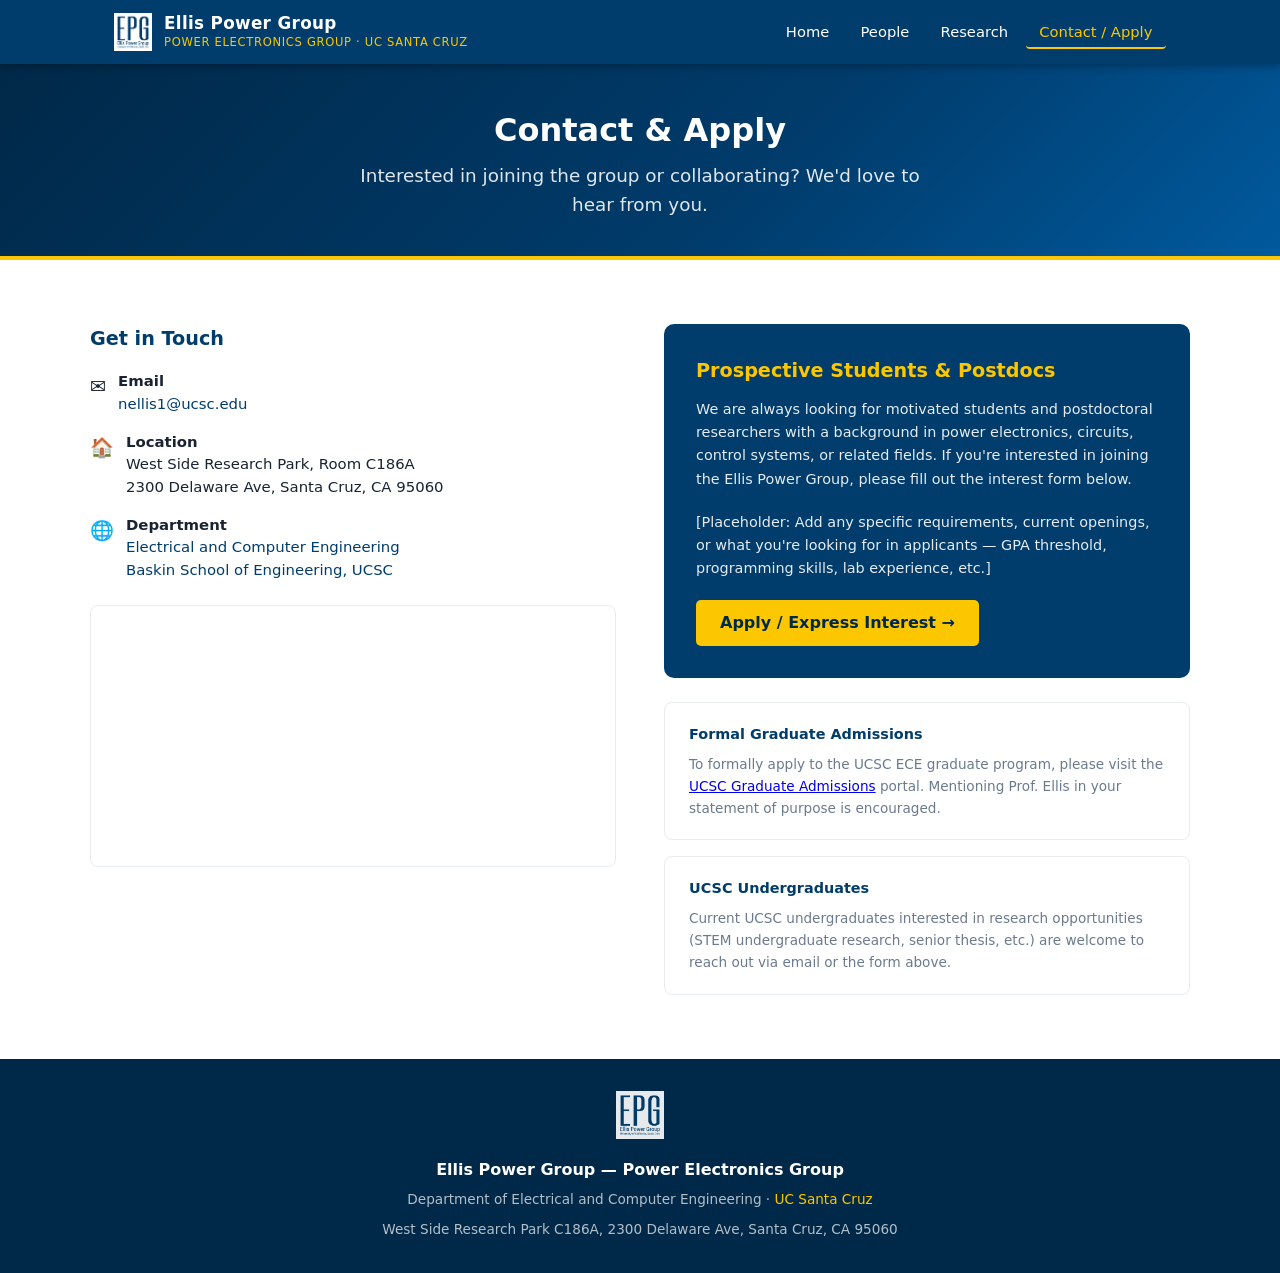
==== contact.html @ 88bbfd22 "Initial commit" ====
<!DOCTYPE html>
<html lang="en">
<head>
  <meta charset="UTF-8" />
  <meta name="viewport" content="width=device-width, initial-scale=1.0" />
  <title>Contact / Apply — Ellis Power Group | UC Santa Cruz</title>
  <link rel="icon" href="images/EPG.png" type="image/png">
  <link rel="stylesheet" href="css/style.css" />
</head>
<body>

  <!-- ── Navbar ── -->
  <nav>
    <div class="nav-inner">
      <a href="index.html" class="nav-brand">
        <img src="images/EPG_white.png" alt="Ellis Power Group logo" class="nav-logo">
        <div class="nav-brand-text">
          <span class="lab-name">Ellis Power Group</span>
          <span class="lab-sub">Power Electronics Group · UC Santa Cruz</span>
        </div>
      </a>
      <button class="nav-toggle" aria-label="Toggle menu" onclick="document.querySelector('.nav-links').classList.toggle('open')">
        <span></span><span></span><span></span>
      </button>
      <ul class="nav-links">
        <li><a href="index.html">Home</a></li>
        <li><a href="people.html">People</a></li>
        <li><a href="research.html">Research</a></li>
        <li><a href="contact.html" class="active">Contact / Apply</a></li>
      </ul>
    </div>
  </nav>

  <!-- ── Page header ── -->
  <header class="hero" style="padding: 3rem 1.5rem 2.5rem;">
    <h1 style="font-size:2rem;">Contact & Apply</h1>
    <p class="subtitle" style="margin-bottom:0;">
      Interested in joining the group or collaborating? We'd love to hear from you.
    </p>
  </header>

  <!-- ── Contact + Apply ── -->
  <section class="section">
    <div class="container">
      <div class="contact-grid">

        <!-- Left: contact info -->
        <div class="contact-info">
          <h3>Get in Touch</h3>

          <div class="contact-item">
            <span class="contact-icon">&#9993;</span>
            <p>
              <strong>Email</strong><br />
              <a href="mailto:nellis1@ucsc.edu">nellis1@ucsc.edu</a>
            </p>
          </div>

          <div class="contact-item">
            <span class="contact-icon">&#127968;</span>
            <p>
              <strong>Location</strong><br />
              West Side Research Park, Room C186A<br />
              2300 Delaware Ave, Santa Cruz, CA 95060
            </p>
          </div>

          <div class="contact-item">
            <span class="contact-icon">&#127760;</span>
            <p>
              <strong>Department</strong><br />
              <a href="https://www.soe.ucsc.edu/departments/electrical-and-computer-engineering" target="_blank">
                Electrical and Computer Engineering<br />
                Baskin School of Engineering, UCSC
              </a>
            </p>
          </div>

          <!-- Optional: embedded map or photo of building -->
          <div style="margin-top:1.5rem; border-radius:8px; overflow:hidden; border:1px solid var(--gray-light);">
            <iframe
              src="https://maps.google.com/maps?q=2300+Delaware+Ave,+Santa+Cruz,+CA+95060&output=embed"
              width="100%"
              height="260"
              style="border:0; display:block;"
              allowfullscreen=""
              loading="lazy"
              referrerpolicy="no-referrer-when-downgrade"
              title="Ellis Power Group location">
            </iframe>
          </div>
        </div>

        <!-- Right: apply box -->
        <div>
          <div class="apply-box">
            <h3>Prospective Students & Postdocs</h3>
            <p>
              We are always looking for motivated students and postdoctoral researchers
              with a background in power electronics, circuits, control systems, or
              related fields. If you're interested in joining the Ellis Power Group, please
              fill out the interest form below.
            </p>
            <p>
              [Placeholder: Add any specific requirements, current openings, or what
              you're looking for in applicants — GPA threshold, programming skills,
              lab experience, etc.]
            </p>
            <!--
              Replace the href below with your actual Google Form URL.
              It will look like: https://forms.gle/XXXXXXXXXXXXXXXXXX
            -->
            <a href="[YOUR GOOGLE FORM URL HERE]" target="_blank" class="btn btn-gold" style="font-size:1rem; padding: 0.65rem 1.5rem;">
              Apply / Express Interest &#8594;
            </a>
          </div>

          <!-- Graduate admissions note -->
          <div style="margin-top:1.5rem; padding:1.25rem 1.5rem; border:1px solid var(--gray-light); border-radius:8px;">
            <p style="font-size:0.9rem; font-weight:700; color:var(--blue); margin-bottom:0.5rem;">
              Formal Graduate Admissions
            </p>
            <p style="font-size:0.85rem; color:var(--gray); line-height:1.6;">
              To formally apply to the UCSC ECE graduate program, please visit the
              <a href="https://gradadmissions.ucsc.edu/" target="_blank">UCSC Graduate Admissions</a>
              portal. Mentioning Prof. Ellis in your statement of purpose is encouraged.
            </p>
          </div>

          <!-- Undergraduate note -->
          <div style="margin-top:1rem; padding:1.25rem 1.5rem; border:1px solid var(--gray-light); border-radius:8px;">
            <p style="font-size:0.9rem; font-weight:700; color:var(--blue); margin-bottom:0.5rem;">
              UCSC Undergraduates
            </p>
            <p style="font-size:0.85rem; color:var(--gray); line-height:1.6;">
              Current UCSC undergraduates interested in research opportunities (STEM undergraduate
              research, senior thesis, etc.) are welcome to reach out via email or the form above.
            </p>
          </div>
        </div>

      </div>
    </div>
  </section>

  <!-- ── Footer ── -->
  <footer>
    <div class="footer-inner">
      <img src="images/EPG_white.png" alt="Ellis Power Group logo" class="footer-logo">
      <p class="footer-top">Ellis Power Group — Power Electronics Group</p>
      <p>Department of Electrical and Computer Engineering · <a href="https://www.ucsc.edu" target="_blank">UC Santa Cruz</a></p>
      <p style="margin-top:0.5rem;">West Side Research Park C186A, 2300 Delaware Ave, Santa Cruz, CA 95060</p>
    </div>
  </footer>

</body>
</html>
---- css/style.css ----
/* UCSC Ellis Power Group — Power Electronics Lab */
:root {
  --blue: #003C6C;
  --blue-dark: #002848;
  --gold: #FDC700;
  --gold-dark: #e0b000;
  --white: #ffffff;
  --off-white: #f5f7fa;
  --gray-light: #e8ecf0;
  --gray: #6b7a8d;
  --text: #1a2332;
}

* {
  box-sizing: border-box;
  margin: 0;
  padding: 0;
}

body {
  font-family: 'Segoe UI', system-ui, -apple-system, sans-serif;
  color: var(--text);
  background: var(--white);
  line-height: 1.6;
}

/* ── Navbar ── */
nav {
  background: var(--blue);
  position: sticky;
  top: 0;
  z-index: 100;
  box-shadow: 0 2px 8px rgba(0,0,0,0.3);
}

.nav-inner {
  max-width: 1100px;
  margin: 0 auto;
  padding: 0 1.5rem;
  display: flex;
  align-items: center;
  justify-content: space-between;
  height: 64px;
}

.nav-brand {
  display: flex;
  flex-direction: row;
  align-items: center;
  gap: 0.75rem;
  text-decoration: none;
}

.nav-logo {
  height: 38px;
  width: auto;
  flex-shrink: 0;
}

.nav-brand-text {
  display: flex;
  flex-direction: column;
}

.nav-brand .lab-name {
  color: var(--white);
  font-size: 1.05rem;
  font-weight: 700;
  letter-spacing: 0.02em;
  line-height: 1.2;
}

.nav-brand .lab-sub {
  color: var(--gold);
  font-size: 0.72rem;
  font-weight: 500;
  letter-spacing: 0.06em;
  text-transform: uppercase;
}

.nav-links {
  list-style: none;
  display: flex;
  gap: 0.25rem;
}

.nav-links a {
  color: var(--white);
  text-decoration: none;
  font-size: 0.92rem;
  font-weight: 500;
  padding: 0.4rem 0.85rem;
  border-radius: 4px;
  transition: background 0.15s, color 0.15s;
  border-bottom: 2px solid transparent;
}

.nav-links a:hover {
  background: rgba(255,255,255,0.1);
  border-bottom-color: var(--gold);
}

.nav-links a.active {
  color: var(--gold);
  border-bottom-color: var(--gold);
}

/* Hamburger (mobile) */
.nav-toggle {
  display: none;
  background: none;
  border: none;
  cursor: pointer;
  padding: 0.5rem;
}

.nav-toggle span {
  display: block;
  width: 22px;
  height: 2px;
  background: var(--white);
  margin: 5px 0;
  transition: transform 0.2s;
}

/* ── Hero ── */
.hero {
  background: linear-gradient(135deg, var(--blue-dark) 0%, var(--blue) 60%, #005a9e 100%);
  color: var(--white);
  padding: 5rem 1.5rem 4rem;
  text-align: center;
  position: relative;
  overflow: hidden;
}

.hero::after {
  content: '';
  position: absolute;
  bottom: 0;
  left: 0;
  right: 0;
  height: 4px;
  background: var(--gold);
}

.hero h1 {
  font-size: 2.6rem;
  font-weight: 800;
  line-height: 1.15;
  max-width: 720px;
  margin: 0 auto 0.75rem;
}

.hero h1 span {
  color: var(--gold);
}

.hero .subtitle {
  font-size: 1.15rem;
  opacity: 0.88;
  max-width: 600px;
  margin: 0 auto 2rem;
}

.hero .ucsc-tag {
  display: inline-block;
  background: rgba(253, 199, 0, 0.15);
  border: 1px solid var(--gold);
  color: var(--gold);
  font-size: 0.8rem;
  font-weight: 600;
  letter-spacing: 0.08em;
  text-transform: uppercase;
  padding: 0.3rem 0.9rem;
  border-radius: 20px;
  margin-bottom: 1.2rem;
}

/* ── Sections ── */
.section {
  padding: 4rem 1.5rem;
}

.section-alt {
  background: var(--off-white);
}

.section-tight {
  padding-top: 2rem;
  padding-bottom: 2rem;
}

.container {
  max-width: 1100px;
  margin: 0 auto;
}

.section-title {
  font-size: 1.7rem;
  font-weight: 700;
  color: var(--blue);
  margin-bottom: 0.4rem;
}

.section-title::after {
  content: '';
  display: block;
  width: 48px;
  height: 3px;
  background: var(--gold);
  margin-top: 0.5rem;
  border-radius: 2px;
}

.section-lead {
  color: var(--gray);
  font-size: 1rem;
  margin-top: 0.75rem;
  margin-bottom: 2.5rem;
  max-width: 680px;
}

/* ── Cards ── */
.card-grid {
  display: grid;
  gap: 1.5rem;
}

.card-grid-3 { grid-template-columns: repeat(auto-fill, minmax(280px, 1fr)); }
.card-grid-2 { grid-template-columns: repeat(auto-fill, minmax(340px, 1fr)); }

.card {
  background: var(--white);
  border-radius: 10px;
  overflow: hidden;
  box-shadow: 0 2px 10px rgba(0,0,0,0.07);
  transition: transform 0.2s, box-shadow 0.2s;
  border: 1px solid var(--gray-light);
}

.card:hover {
  transform: translateY(-3px);
  box-shadow: 0 6px 20px rgba(0,0,0,0.12);
}

/* ── People Cards ── */
.person-img {
  width: 100%;
  aspect-ratio: 1/1;
  object-fit: cover;
  background: var(--gray-light);
  display: flex;
  align-items: center;
  justify-content: center;
  font-size: 3rem;
  color: var(--gray);
}

.person-img.placeholder {
  height: 220px;
  background: linear-gradient(135deg, var(--gray-light), #d0d8e0);
  display: flex;
  align-items: center;
  justify-content: center;
}

.person-img.placeholder::after {
  content: '👤';
  font-size: 3.5rem;
  opacity: 0.4;
}

.person-body {
  padding: 1.25rem;
}

.person-name {
  font-size: 1.1rem;
  font-weight: 700;
  color: var(--blue);
  margin-bottom: 0.2rem;
}

.person-role {
  font-size: 0.82rem;
  font-weight: 600;
  color: var(--gold-dark);
  text-transform: uppercase;
  letter-spacing: 0.05em;
  margin-bottom: 0.6rem;
}

.person-bio {
  font-size: 0.88rem;
  color: var(--gray);
  line-height: 1.55;
}

/* PI card — spans full width */
.pi-card {
  grid-column: 1 / -1;
  display: flex;
  gap: 2rem;
  align-items: flex-start;
}

.pi-card .person-img.placeholder {
  flex-shrink: 0;
  width: 180px;
  height: 180px;
  border-radius: 8px;
}

.pi-card .person-body {
  padding: 1.5rem 1.5rem 1.5rem 0;
}

.pi-card .person-name { font-size: 1.4rem; }

/* ── Research Cards ── */
.research-img {
  width: 100%;
  height: 200px;
  object-fit: cover;
  background: var(--gray-light);
}

.research-img.placeholder {
  display: flex;
  align-items: center;
  justify-content: center;
  background: linear-gradient(135deg, #002848, var(--blue));
  color: var(--gold);
  font-size: 0.85rem;
  font-weight: 600;
  letter-spacing: 0.05em;
  text-transform: uppercase;
}

.research-body {
  padding: 1.25rem;
}

.research-title {
  font-size: 1rem;
  font-weight: 700;
  color: var(--blue);
  margin-bottom: 0.5rem;
  line-height: 1.35;
}

.research-desc {
  font-size: 0.87rem;
  color: var(--gray);
  margin-bottom: 1rem;
  line-height: 1.55;
}

.btn {
  display: inline-block;
  padding: 0.45rem 1rem;
  border-radius: 5px;
  font-size: 0.85rem;
  font-weight: 600;
  text-decoration: none;
  transition: background 0.15s, color 0.15s;
}

.btn-blue {
  background: var(--blue);
  color: var(--white);
}

.btn-blue:hover {
  background: var(--blue-dark);
}

.btn-outline {
  border: 2px solid var(--blue);
  color: var(--blue);
  background: transparent;
}

.btn-outline:hover {
  background: var(--blue);
  color: var(--white);
}

/* ── Contact Page ── */
.contact-grid {
  display: grid;
  grid-template-columns: 1fr 1fr;
  gap: 3rem;
  align-items: start;
}

.contact-info h3 {
  font-size: 1.2rem;
  color: var(--blue);
  margin-bottom: 1rem;
}

.contact-item {
  display: flex;
  gap: 0.75rem;
  margin-bottom: 1rem;
  align-items: flex-start;
}

.contact-icon {
  font-size: 1.2rem;
  margin-top: 0.1rem;
  flex-shrink: 0;
}

.contact-item p {
  font-size: 0.93rem;
  color: var(--text);
  line-height: 1.5;
}

.contact-item a {
  color: var(--blue);
  text-decoration: none;
}

.contact-item a:hover {
  text-decoration: underline;
}

.apply-box {
  background: var(--blue);
  color: var(--white);
  border-radius: 10px;
  padding: 2rem;
}

.apply-box h3 {
  font-size: 1.2rem;
  margin-bottom: 0.75rem;
  color: var(--gold);
}

.apply-box p {
  font-size: 0.9rem;
  opacity: 0.9;
  margin-bottom: 1.25rem;
  line-height: 1.6;
}

.btn-gold {
  background: var(--gold);
  color: var(--blue-dark);
  font-weight: 700;
}

.btn-gold:hover {
  background: var(--gold-dark);
}

/* ── Highlights (home) ── */
.highlight-strip {
  display: grid;
  grid-template-columns: repeat(auto-fit, minmax(200px, 1fr));
  gap: 1.5rem;
  margin-top: 2rem;
}

.highlight-item {
  text-align: center;
  padding: 1.5rem 1rem;
  border-radius: 8px;
  background: var(--white);
  border: 1px solid var(--gray-light);
}

.highlight-number {
  font-size: 2.2rem;
  font-weight: 800;
  color: var(--blue);
  display: block;
}

.highlight-label {
  font-size: 0.85rem;
  color: var(--gray);
  font-weight: 500;
}

/* ── Footer ── */
footer {
  background: var(--blue-dark);
  color: rgba(255,255,255,0.7);
  text-align: center;
  padding: 2rem 1.5rem;
  font-size: 0.85rem;
}

footer a {
  color: var(--gold);
  text-decoration: none;
}

footer a:hover { text-decoration: underline; }

footer .footer-inner {
  max-width: 1100px;
  margin: 0 auto;
}

footer .footer-top {
  font-size: 1rem;
  font-weight: 600;
  color: var(--white);
  margin-bottom: 0.4rem;
}

.footer-logo {
  height: 48px;
  width: auto;
  opacity: 0.9;
  margin-bottom: 0.75rem;
}

/* ── About layout ── */
.about-layout {
  display: flex;
  align-items: center;
  gap: 3rem;
}

.about-text {
  flex: 1;
}

.about-logo {
  flex-shrink: 0;
}

.about-logo img {
  width: 220px;
  height: auto;
}

/* ── Group dividers ── */
.people-group-label {
  font-size: 1.1rem;
  font-weight: 700;
  color: var(--blue);
  border-bottom: 2px solid var(--gold);
  padding-bottom: 0.4rem;
  margin: 2.5rem 0 1.25rem;
}

/* ── Responsive ── */
@media (max-width: 768px) {
  .nav-links { display: none; flex-direction: column; position: absolute; top: 64px; left: 0; right: 0; background: var(--blue-dark); padding: 1rem; gap: 0; }
  .nav-links.open { display: flex; }
  .nav-links a { padding: 0.75rem 1rem; border-radius: 0; border-bottom: 1px solid rgba(255,255,255,0.1); }
  .nav-toggle { display: block; }

  .hero h1 { font-size: 1.8rem; }
  .about-layout { flex-direction: column; }
  .about-logo img { width: 160px; }
  .pi-card { flex-direction: column; }
  .pi-card .person-img.placeholder { width: 100%; }
  .contact-grid { grid-template-columns: 1fr; }
}
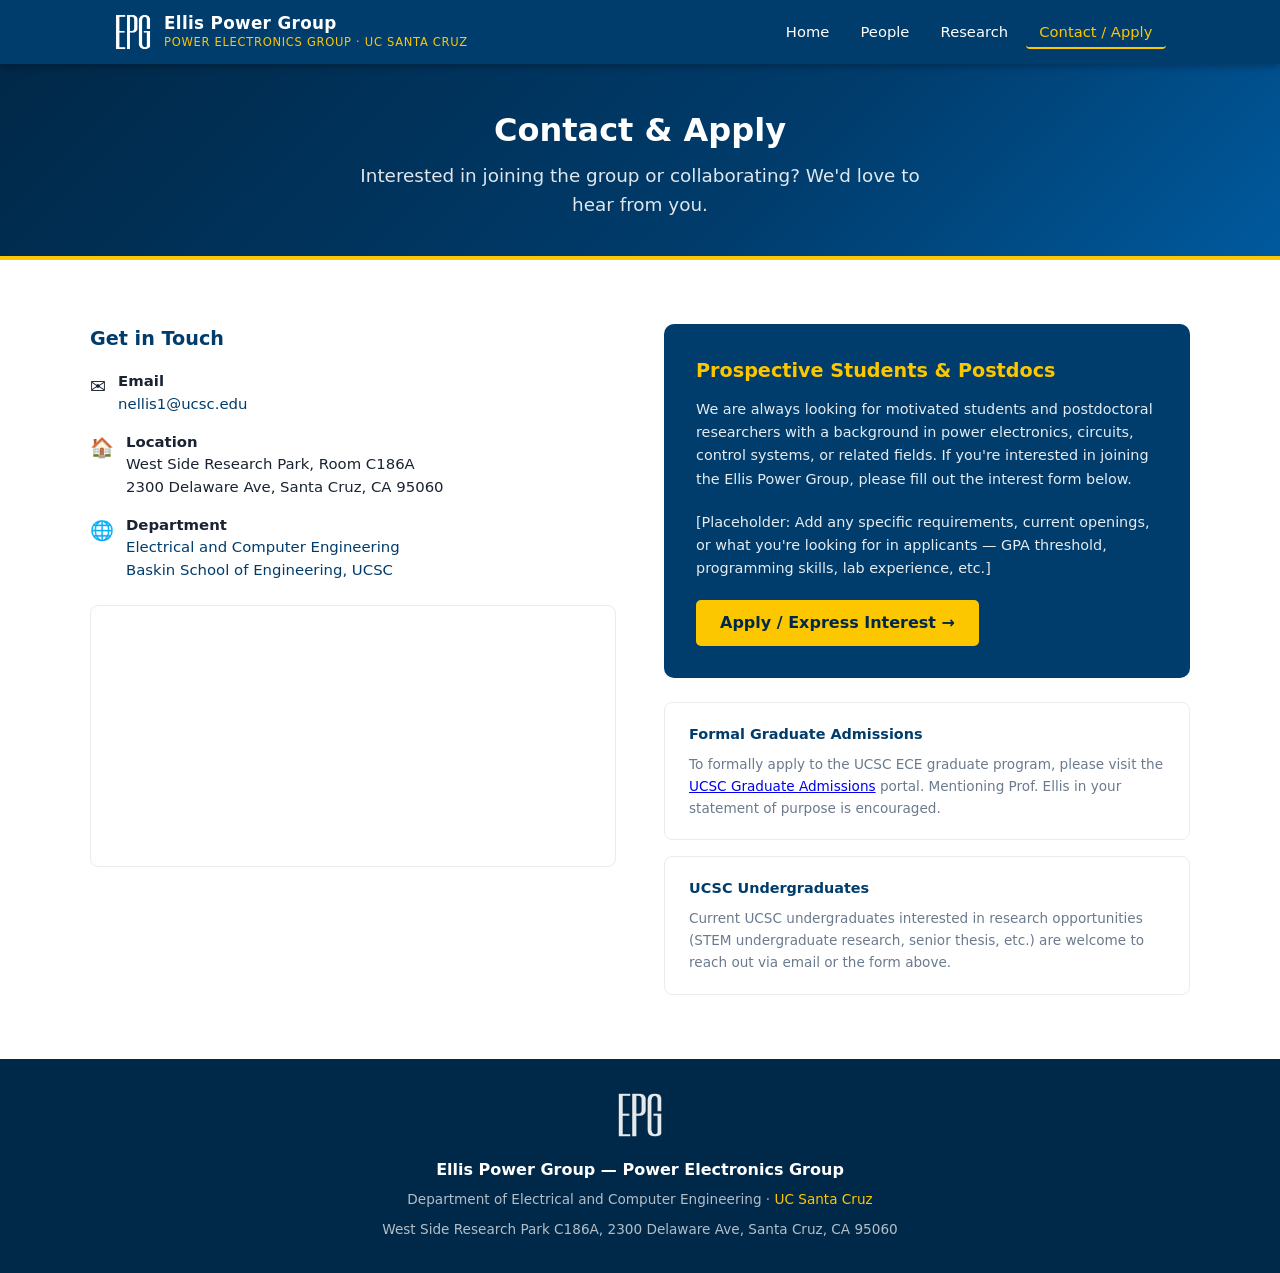
==== commit 70c3de7c: "update logos and research" ====
--- a/contact.html
+++ b/contact.html
@@ -4,7 +4,7 @@
   <meta charset="UTF-8" />
   <meta name="viewport" content="width=device-width, initial-scale=1.0" />
   <title>Contact / Apply — Ellis Power Group | UC Santa Cruz</title>
-  <link rel="icon" href="images/EPG.png" type="image/png">
+  <link rel="icon" href="images/EPG_simple_blue.png" type="image/png">
   <link rel="stylesheet" href="css/style.css" />
 </head>
 <body>
@@ -13,7 +13,7 @@
   <nav>
     <div class="nav-inner">
       <a href="index.html" class="nav-brand">
-        <img src="images/EPG_white.png" alt="Ellis Power Group logo" class="nav-logo">
+        <img src="images/EPG_simple_transparent_white.png" alt="Ellis Power Group logo" class="nav-logo">
         <div class="nav-brand-text">
           <span class="lab-name">Ellis Power Group</span>
           <span class="lab-sub">Power Electronics Group · UC Santa Cruz</span>
@@ -146,7 +146,7 @@
   <!-- ── Footer ── -->
   <footer>
     <div class="footer-inner">
-      <img src="images/EPG_white.png" alt="Ellis Power Group logo" class="footer-logo">
+      <img src="images/EPG_simple_transparent_white.png" alt="Ellis Power Group logo" class="footer-logo">
       <p class="footer-top">Ellis Power Group — Power Electronics Group</p>
       <p>Department of Electrical and Computer Engineering · <a href="https://www.ucsc.edu" target="_blank">UC Santa Cruz</a></p>
       <p style="margin-top:0.5rem;">West Side Research Park C186A, 2300 Delaware Ave, Santa Cruz, CA 95060</p>
--- a/css/style.css
+++ b/css/style.css
@@ -321,8 +321,8 @@
 .research-img {
   width: 100%;
   height: 200px;
-  object-fit: cover;
-  background: var(--gray-light);
+  object-fit: contain;
+  background: #fff;
 }
 
 .research-img.placeholder {
